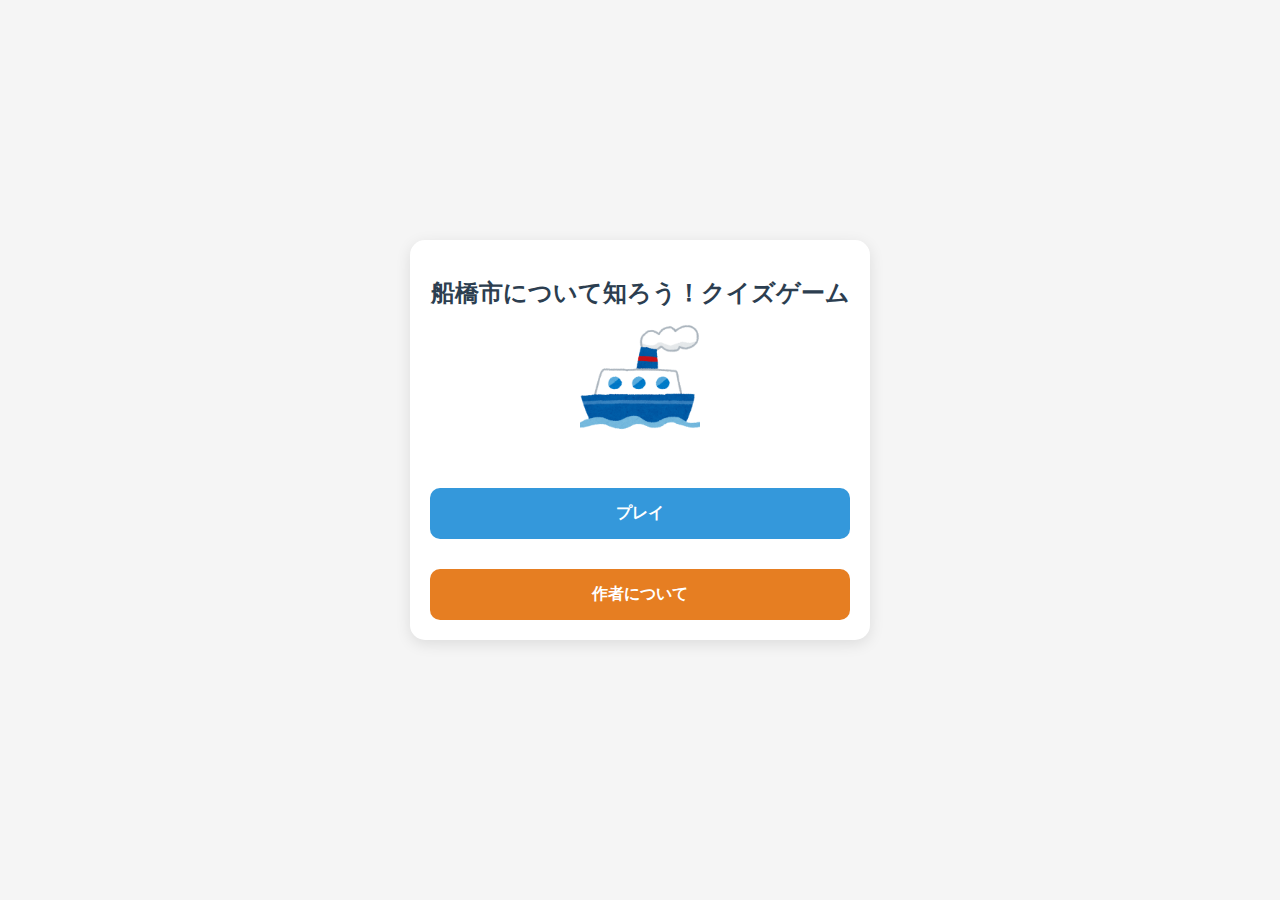
==== docs/index.html @ 174ec3b1 "画像を問題ごとに変更" ====
<!DOCTYPE html>
<html lang="ja">
<head>
    <meta charset="UTF-8">
    <meta name="viewport" content="width=device-width, initial-scale=1.0">
    <title>船橋市について知ろう！クイズゲーム</title>
    <link href="style.css" media="all" rel="stylesheet" type="text/css" />
</head>
<body>
    <div class="container">
        <!-- メインメニュー -->
        <div class="menu-container" id="menu-container">
            <h1>船橋市について知ろう！クイズゲーム</h1>
            <div class="logo-container">
                <img src="./img/fune.png" alt="クイズゲームロゴ" class="logo-image">
            </div>
            <div class="menu-buttons">
                <button class="button" id="play-btn">プレイ</button>
                <!-- <button class="button orange-button" id="author-btn">作者について</button> -->
                <button class="button orange-button" id="author-btn" onclick="window.open('https://go2senkyo.com/seijika/195147')">作者について</button>
            </div>
        </div>
        
        <!-- 作者プロフィール -->
        <div class="author-container" id="author-container">
            <h1>作者プロフィール</h1>
            <img src="./img/profile.png" alt="作者の写真" class="author-image">
            <div class="author-name">左近りょう</div>
            <div class="author-bio">
                プログラミング歴5年のWebデベロッパー。モバイルゲームとクイズアプリの開発を専門としています。好きな言語はJavaScriptとPython。休日は山登りと読書を楽しんでいます。
            </div>
            <button class="button" id="back-to-menu-btn">メニューに戻る</button>
        </div>
        
        <!-- クイズ画面 -->
        <div class="quiz-container" id="quiz-container" style="display: none;">
            <div class="quiz-header">
                <img src="" alt="クイズゲームロゴ" class="quiz-image" id="quiz-image">
                <h1>3択クイズゲーム</h1>
            </div>
            
            <div class="progress-bar">
                <div class="progress" id="progress"></div>
            </div>
            <div class="stats">
                <div>問題: <span id="question-number">1</span>/10</div>
                <div>スコア: <span id="score">0</span></div>
            </div>
            <div class="question" id="question"></div>
            <div class="options" id="options"></div>
            <button class="button red-button" id="quiz-to-menu-btn">メニューに戻る</button>
        </div>
        
        <!-- 結果画面 -->
        <div class="result-container" id="result-container">
            <h1>クイズ終了!</h1>
            <div class="logo-container">
                <img src="./img/fune.png" alt="クイズゲームロゴ" class="logo-image quiz-logo">
            </div>
            <div class="score">あなたのスコア: <span id="final-score">0</span>/100点</div>
            <div class="result-message" id="result-message"></div>
            <div class="button-row">
                <button class="button green-button" id="restart-btn">もう一度プレイ</button>
                <button class="button" id="menu-btn">メニューに戻る</button>
            </div>
        </div>
        
        <!-- モーダルウィンドウ -->
        <div class="modal-overlay" id="modal-overlay">
            <div class="modal">
                <div class="result-icon" id="result-icon"></div>
                <div class="result-title" id="result-title"></div>
                <div class="explanation" id="explanation"></div>
                <button class="button" id="next-btn">次へ</button>
            </div>
        </div>
    </div>

    <script src="quiz.js"></script>
</body>
</html>
---- docs/style.css ----
body {
  font-family: 'Helvetica Neue', Arial, sans-serif;
  margin: 0;
  padding: 0;
  background-color: #f5f5f5;
  color: #333;
  max-width: 100%;
  height: 100vh;
  display: flex;
  flex-direction: column;
  justify-content: center;
  align-items: center;
}
.container {
  width: 90%;
  max-width: 500px;
  padding: 20px;
  box-sizing: border-box;
}
.quiz-container, .result-container, .menu-container, .author-container {
  background-color: white;
  border-radius: 15px;
  padding: 20px;
  box-shadow: 0 4px 15px rgba(0,0,0,0.1);
  margin-bottom: 20px;
  width: 100%;
  box-sizing: border-box;
}
h1 {
  color: #2c3e50;
  text-align: center;
  margin-bottom: 10px;
  font-size: 24px;
}
.logo-container {
  text-align: center;
  margin-bottom: 20px;
}
.logo-image {
  width: 120px;
  height: 120px;
  object-fit: cover;
  border-radius: 10px;
}
.quiz-image {
  width: 150px;
  height: 150px;
  margin-bottom: 10px;
}
.question {
  font-size: 18px;
  margin-bottom: 15px;
  font-weight: bold;
  line-height: 1.4;
}
.options {
  display: flex;
  flex-direction: column;
  gap: 12px;
}
.option {
  padding: 15px;
  background-color: #f0f0f0;
  border: none;
  border-radius: 10px;
  cursor: pointer;
  transition: background-color 0.2s;
  text-align: left;
  font-size: 16px;
  font-weight: 500;
}
.option:hover {
  background-color: #e0e0e0;
}
.stats {
  display: flex;
  justify-content: space-between;
  margin-bottom: 15px;
  font-weight: bold;
  font-size: 16px;
}
.progress-bar {
  height: 12px;
  background-color: #eee;
  border-radius: 6px;
  margin-bottom: 20px;
  overflow: hidden;
}
.progress {
  height: 100%;
  background-color: #3498db;
  width: 0%;
  transition: width 0.3s ease;
}
.result-container {
  text-align: center;
  display: none;
}
.score {
  font-size: 28px;
  font-weight: bold;
  margin: 20px 0;
  color: #2c3e50;
}
.button {
  background-color: #3498db;
  color: white;
  border: none;
  padding: 15px 20px;
  border-radius: 10px;
  cursor: pointer;
  font-size: 16px;
  font-weight: bold;
  width: 100%;
  margin-top: 15px;
  transition: background-color 0.2s;
}
.button:hover {
  background-color: #2980b9;
}
.green-button {
  background-color: #2ecc71;
}
.green-button:hover {
  background-color: #27ae60;
}
.orange-button {
  background-color: #e67e22;
}
.orange-button:hover {
  background-color: #d35400;
}
.red-button {
  background-color: #e74c3c;
}
.red-button:hover {
  background-color: #c0392b;
}
.modal-overlay {
  position: fixed;
  top: 0;
  left: 0;
  right: 0;
  bottom: 0;
  background-color: rgba(0, 0, 0, 0.7);
  display: flex;
  justify-content: center;
  align-items: center;
  z-index: 1000;
  opacity: 0;
  pointer-events: none;
  transition: opacity 0.3s ease;
}
.modal-overlay.active {
  opacity: 1;
  pointer-events: auto;
}
.modal {
  background-color: white;
  border-radius: 15px;
  width: 85%;
  max-width: 450px;
  padding: 25px;
  box-shadow: 0 5px 20px rgba(0,0,0,0.2);
  text-align: center;
  transform: scale(0.8);
  transition: transform 0.3s ease;
}
.modal-overlay.active .modal {
  transform: scale(1);
}
.result-icon {
  font-size: 60px;
  margin-bottom: 15px;
}
.correct-icon {
  color: #2ecc71;
}
.incorrect-icon {
  color: #e74c3c;
}
.result-title {
  font-size: 24px;
  font-weight: bold;
  margin-bottom: 15px;
  color: #2c3e50;
}
.explanation {
  text-align: left;
  margin: 20px 0;
  padding: 15px;
  background-color: #f8f9fa;
  border-radius: 10px;
  font-size: 16px;
  line-height: 1.5;
}
.menu-container {
  text-align: center;
}
.menu-buttons {
  display: flex;
  flex-direction: column;
  gap: 15px;
  margin-top: 30px;
}
.author-container {
  display: none;
  text-align: center;
}
.author-image {
  width: 120px;
  height: 120px;
  border-radius: 60px;
  margin: 0 auto 20px;
  object-fit: cover;
}
.author-name {
  font-size: 22px;
  font-weight: bold;
  margin-bottom: 10px;
  color: #2c3e50;
}
.author-bio {
  font-size: 16px;
  line-height: 1.6;
  margin-bottom: 20px;
  text-align: left;
}
.quiz-header {
  display: flex;
  flex-direction: column;
  align-items: center;
  margin-bottom: 15px;
}
.button-row {
  display: flex;
  gap: 10px;
}
.button-row .button {
  flex: 1;
}

.result-message {
  font-size: 18px;
  margin: 20px 0;
  padding: 15px;
  background-color: #f8f9fa;
  border-radius: 10px;
  line-height: 1.5;
  text-align: center;
  font-weight: 500;
}
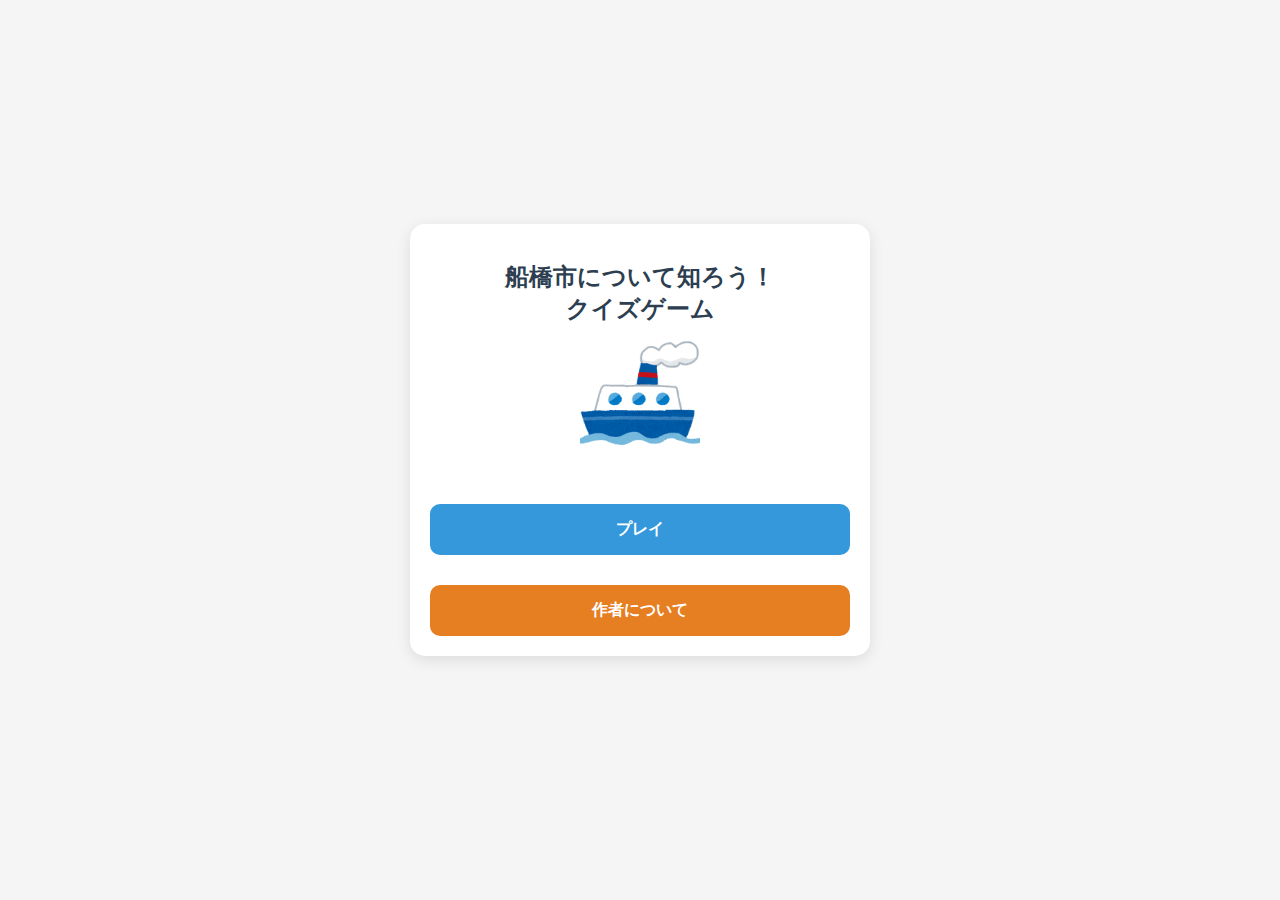
==== commit ffdb5ab4: "スコア画面修正" ====
--- a/docs/index.html
+++ b/docs/index.html
@@ -10,7 +10,7 @@
     <div class="container">
         <!-- メインメニュー -->
         <div class="menu-container" id="menu-container">
-            <h1>船橋市について知ろう！クイズゲーム</h1>
+            <h1>船橋市について知ろう！<br>クイズゲーム</h1>
             <div class="logo-container">
                 <img src="./img/fune.png" alt="クイズゲームロゴ" class="logo-image">
             </div>
@@ -36,7 +36,7 @@
         <div class="quiz-container" id="quiz-container" style="display: none;">
             <div class="quiz-header">
                 <img src="" alt="クイズゲームロゴ" class="quiz-image" id="quiz-image">
-                <h1>3択クイズゲーム</h1>
+                <!-- <h1>船橋市クイズゲーム</h1> -->
             </div>
             
             <div class="progress-bar">
@@ -53,14 +53,14 @@
         
         <!-- 結果画面 -->
         <div class="result-container" id="result-container">
-            <h1>クイズ終了!</h1>
+            <h1>おつかれさまでした!</h1>
             <div class="logo-container">
                 <img src="./img/fune.png" alt="クイズゲームロゴ" class="logo-image quiz-logo">
             </div>
             <div class="score">あなたのスコア: <span id="final-score">0</span>/100点</div>
             <div class="result-message" id="result-message"></div>
             <div class="button-row">
-                <button class="button green-button" id="restart-btn">もう一度プレイ</button>
+                <button class="button green-button" id="restart-btn" onclick="window.open('https://go2senkyo.com/seijika/195147')">作者について</button>
                 <button class="button" id="menu-btn">メニューに戻る</button>
             </div>
         </div>
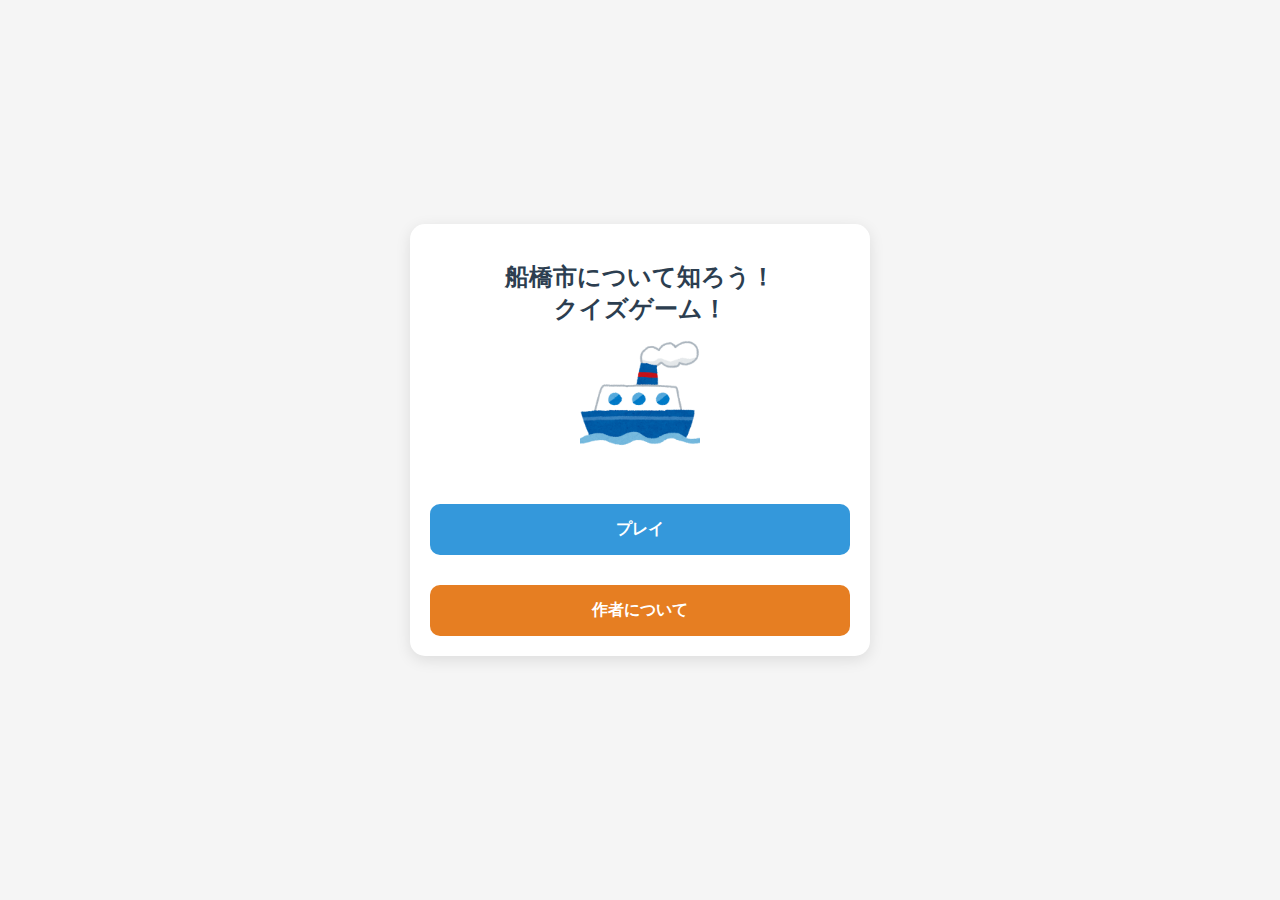
==== commit df298602: "スコア画面修正" ====
--- a/docs/index.html
+++ b/docs/index.html
@@ -3,14 +3,14 @@
 <head>
     <meta charset="UTF-8">
     <meta name="viewport" content="width=device-width, initial-scale=1.0">
-    <title>船橋市について知ろう！クイズゲーム</title>
+    <title>船橋市について知ろう！クイズゲーム！</title>
     <link href="style.css" media="all" rel="stylesheet" type="text/css" />
 </head>
 <body>
     <div class="container">
         <!-- メインメニュー -->
         <div class="menu-container" id="menu-container">
-            <h1>船橋市について知ろう！<br>クイズゲーム</h1>
+            <h1>船橋市について知ろう！<br>クイズゲーム！</h1>
             <div class="logo-container">
                 <img src="./img/fune.png" alt="クイズゲームロゴ" class="logo-image">
             </div>
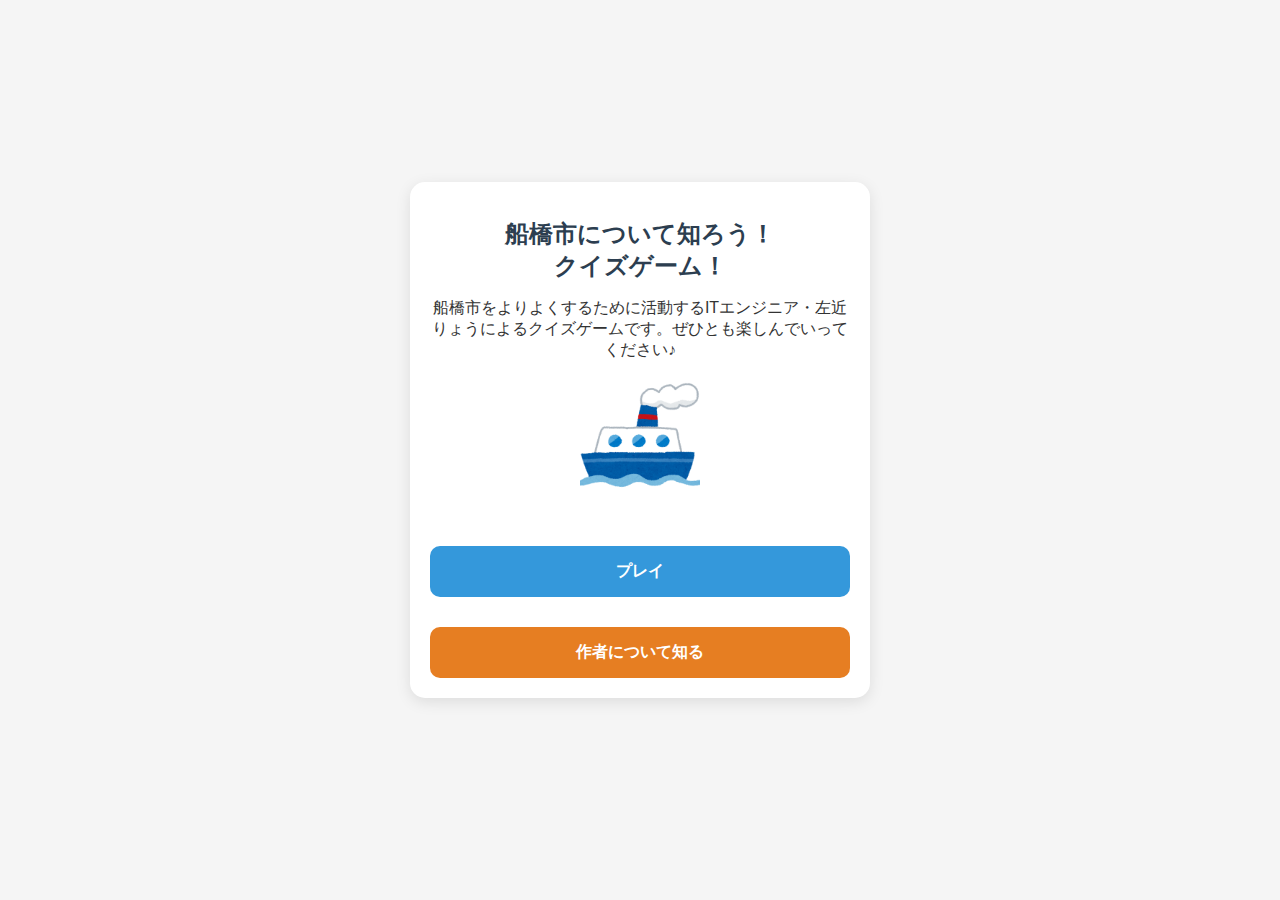
==== commit 7d943113: "テキスト追加" ====
--- a/docs/index.html
+++ b/docs/index.html
@@ -11,13 +11,14 @@
         <!-- メインメニュー -->
         <div class="menu-container" id="menu-container">
             <h1>船橋市について知ろう！<br>クイズゲーム！</h1>
+            <p>船橋市をよりよくするために活動するITエンジニア・左近りょうによるクイズゲームです。ぜひとも楽しんでいってください♪</p>
             <div class="logo-container">
                 <img src="./img/fune.png" alt="クイズゲームロゴ" class="logo-image">
             </div>
             <div class="menu-buttons">
                 <button class="button" id="play-btn">プレイ</button>
                 <!-- <button class="button orange-button" id="author-btn">作者について</button> -->
-                <button class="button orange-button" id="author-btn" onclick="window.open('https://go2senkyo.com/seijika/195147')">作者について</button>
+                <button class="button orange-button" id="author-btn" onclick="window.open('https://go2senkyo.com/seijika/195147')">作者について知る</button>
             </div>
         </div>
         
@@ -60,7 +61,7 @@
             <div class="score">あなたのスコア: <span id="final-score">0</span>/100点</div>
             <div class="result-message" id="result-message"></div>
             <div class="button-row">
-                <button class="button green-button" id="restart-btn" onclick="window.open('https://go2senkyo.com/seijika/195147')">作者について</button>
+                <button class="button green-button" id="restart-btn" onclick="window.open('https://go2senkyo.com/seijika/195147')">作者について知る</button>
                 <button class="button" id="menu-btn">メニューに戻る</button>
             </div>
         </div>
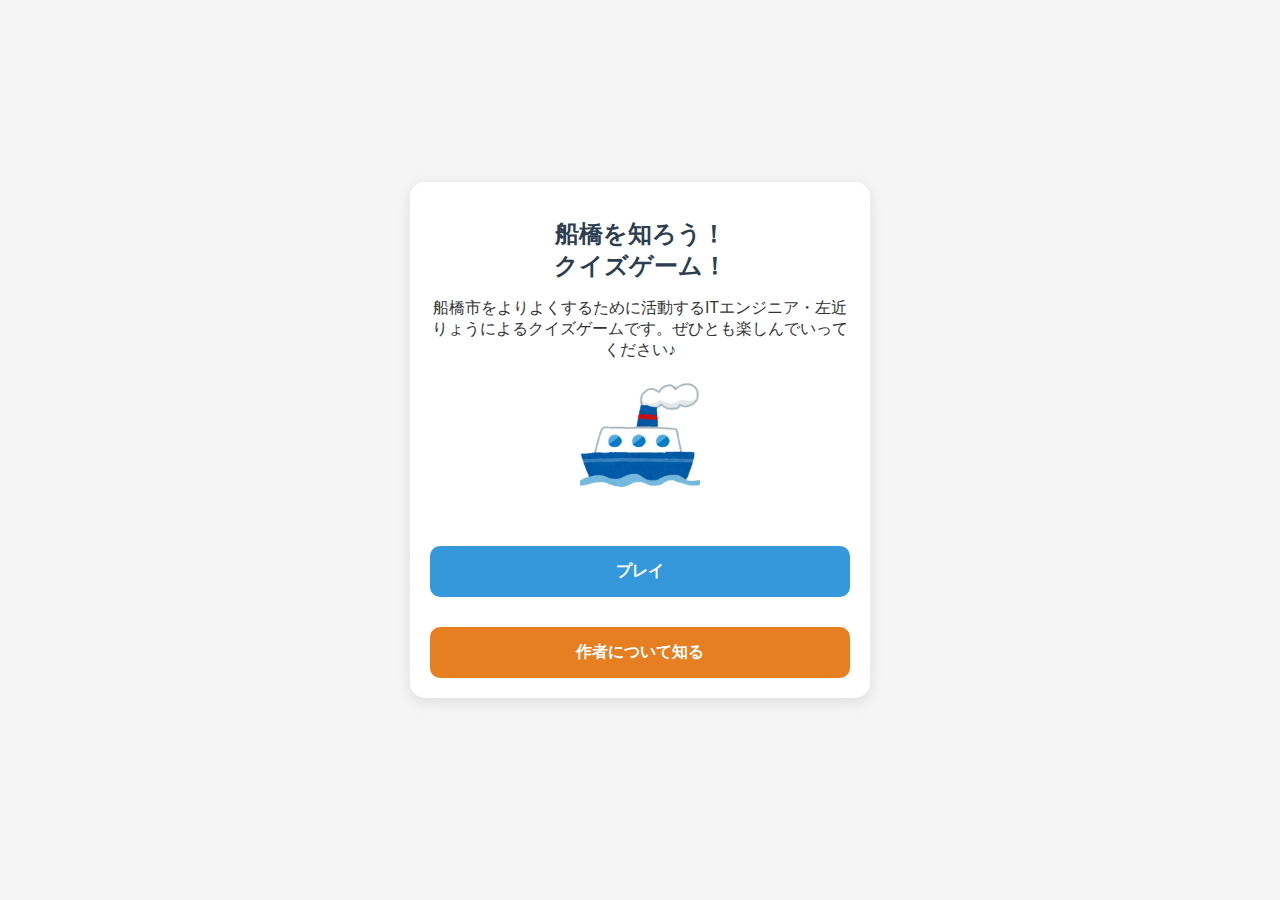
==== commit 25be9217: "テキスト追加" ====
--- a/docs/index.html
+++ b/docs/index.html
@@ -3,14 +3,14 @@
 <head>
     <meta charset="UTF-8">
     <meta name="viewport" content="width=device-width, initial-scale=1.0">
-    <title>船橋市について知ろう！クイズゲーム！</title>
+    <title>船橋を知ろう！クイズゲーム！</title>
     <link href="style.css" media="all" rel="stylesheet" type="text/css" />
 </head>
 <body>
     <div class="container">
         <!-- メインメニュー -->
         <div class="menu-container" id="menu-container">
-            <h1>船橋市について知ろう！<br>クイズゲーム！</h1>
+            <h1>船橋を知ろう！<br>クイズゲーム！</h1>
             <p>船橋市をよりよくするために活動するITエンジニア・左近りょうによるクイズゲームです。ぜひとも楽しんでいってください♪</p>
             <div class="logo-container">
                 <img src="./img/fune.png" alt="クイズゲームロゴ" class="logo-image">
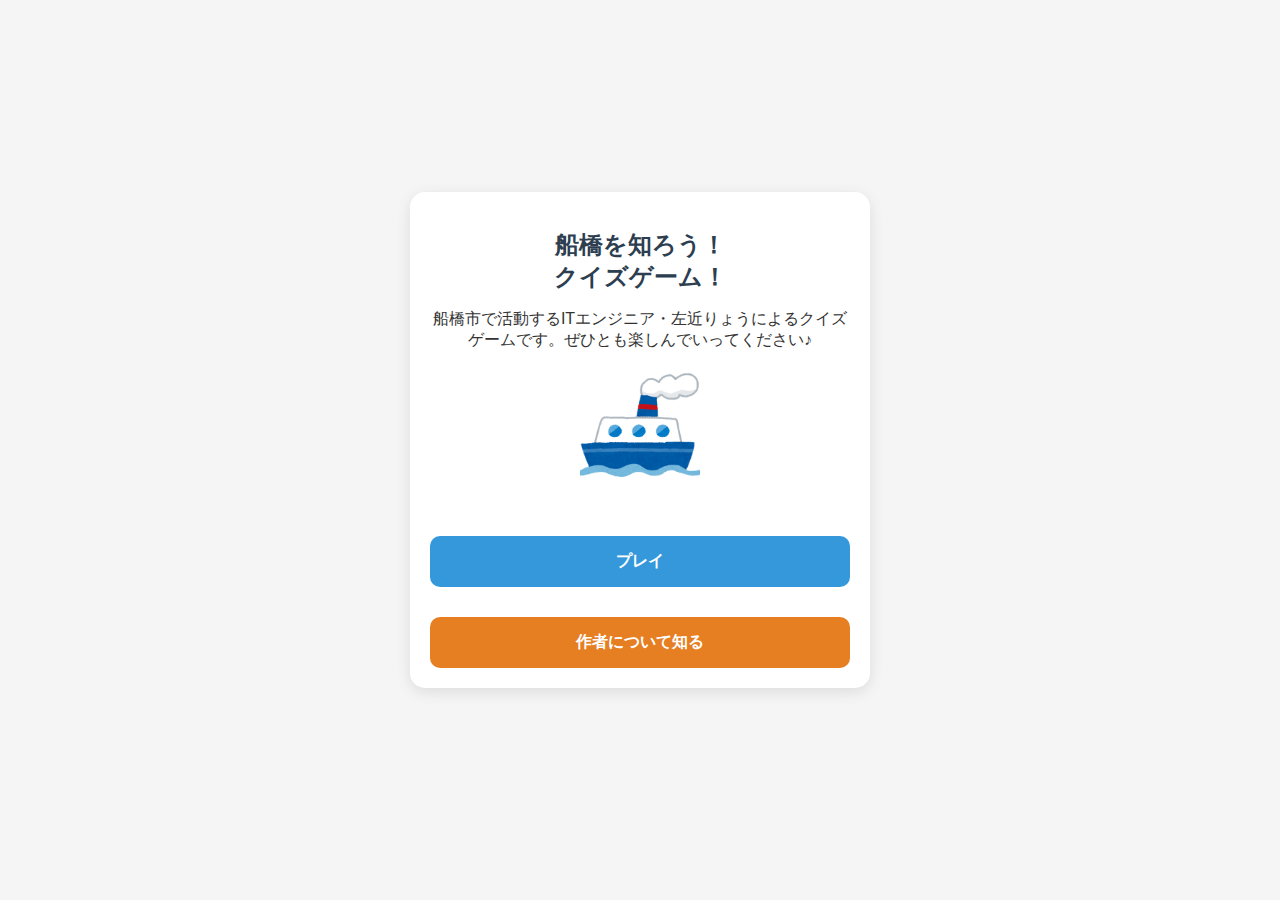
==== commit 9b1bca66: "テキスト追加" ====
--- a/docs/index.html
+++ b/docs/index.html
@@ -11,7 +11,7 @@
         <!-- メインメニュー -->
         <div class="menu-container" id="menu-container">
             <h1>船橋を知ろう！<br>クイズゲーム！</h1>
-            <p>船橋市をよりよくするために活動するITエンジニア・左近りょうによるクイズゲームです。ぜひとも楽しんでいってください♪</p>
+            <p>船橋市で活動するITエンジニア・左近りょうによるクイズゲームです。ぜひとも楽しんでいってください♪</p>
             <div class="logo-container">
                 <img src="./img/fune.png" alt="クイズゲームロゴ" class="logo-image">
             </div>
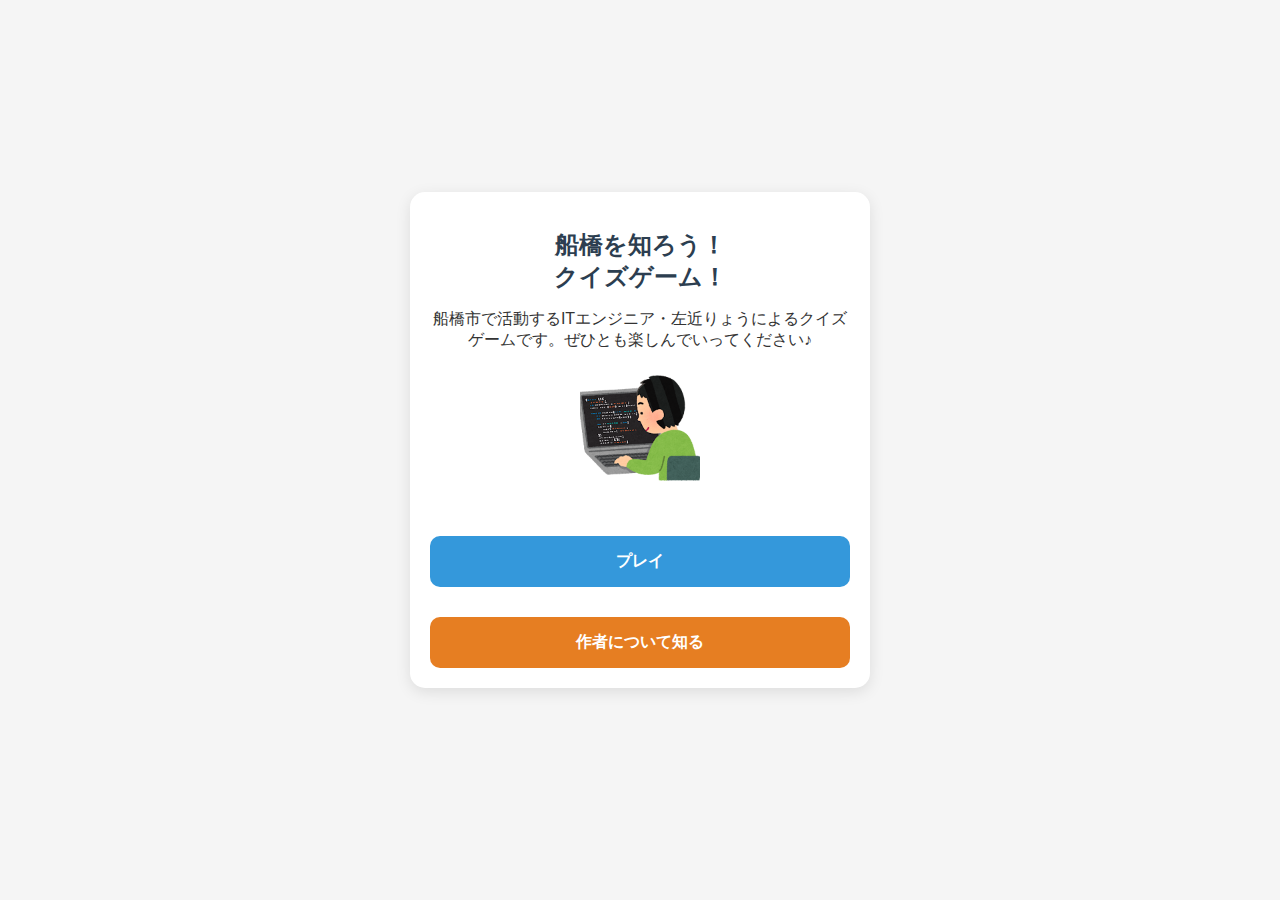
==== commit bc8d4a2f: "画像変更" ====
--- a/docs/index.html
+++ b/docs/index.html
@@ -13,7 +13,7 @@
             <h1>船橋を知ろう！<br>クイズゲーム！</h1>
             <p>船橋市で活動するITエンジニア・左近りょうによるクイズゲームです。ぜひとも楽しんでいってください♪</p>
             <div class="logo-container">
-                <img src="./img/fune.png" alt="クイズゲームロゴ" class="logo-image">
+                <img src="./img/programmer.png" alt="クイズゲームロゴ" class="logo-image">
             </div>
             <div class="menu-buttons">
                 <button class="button" id="play-btn">プレイ</button>
